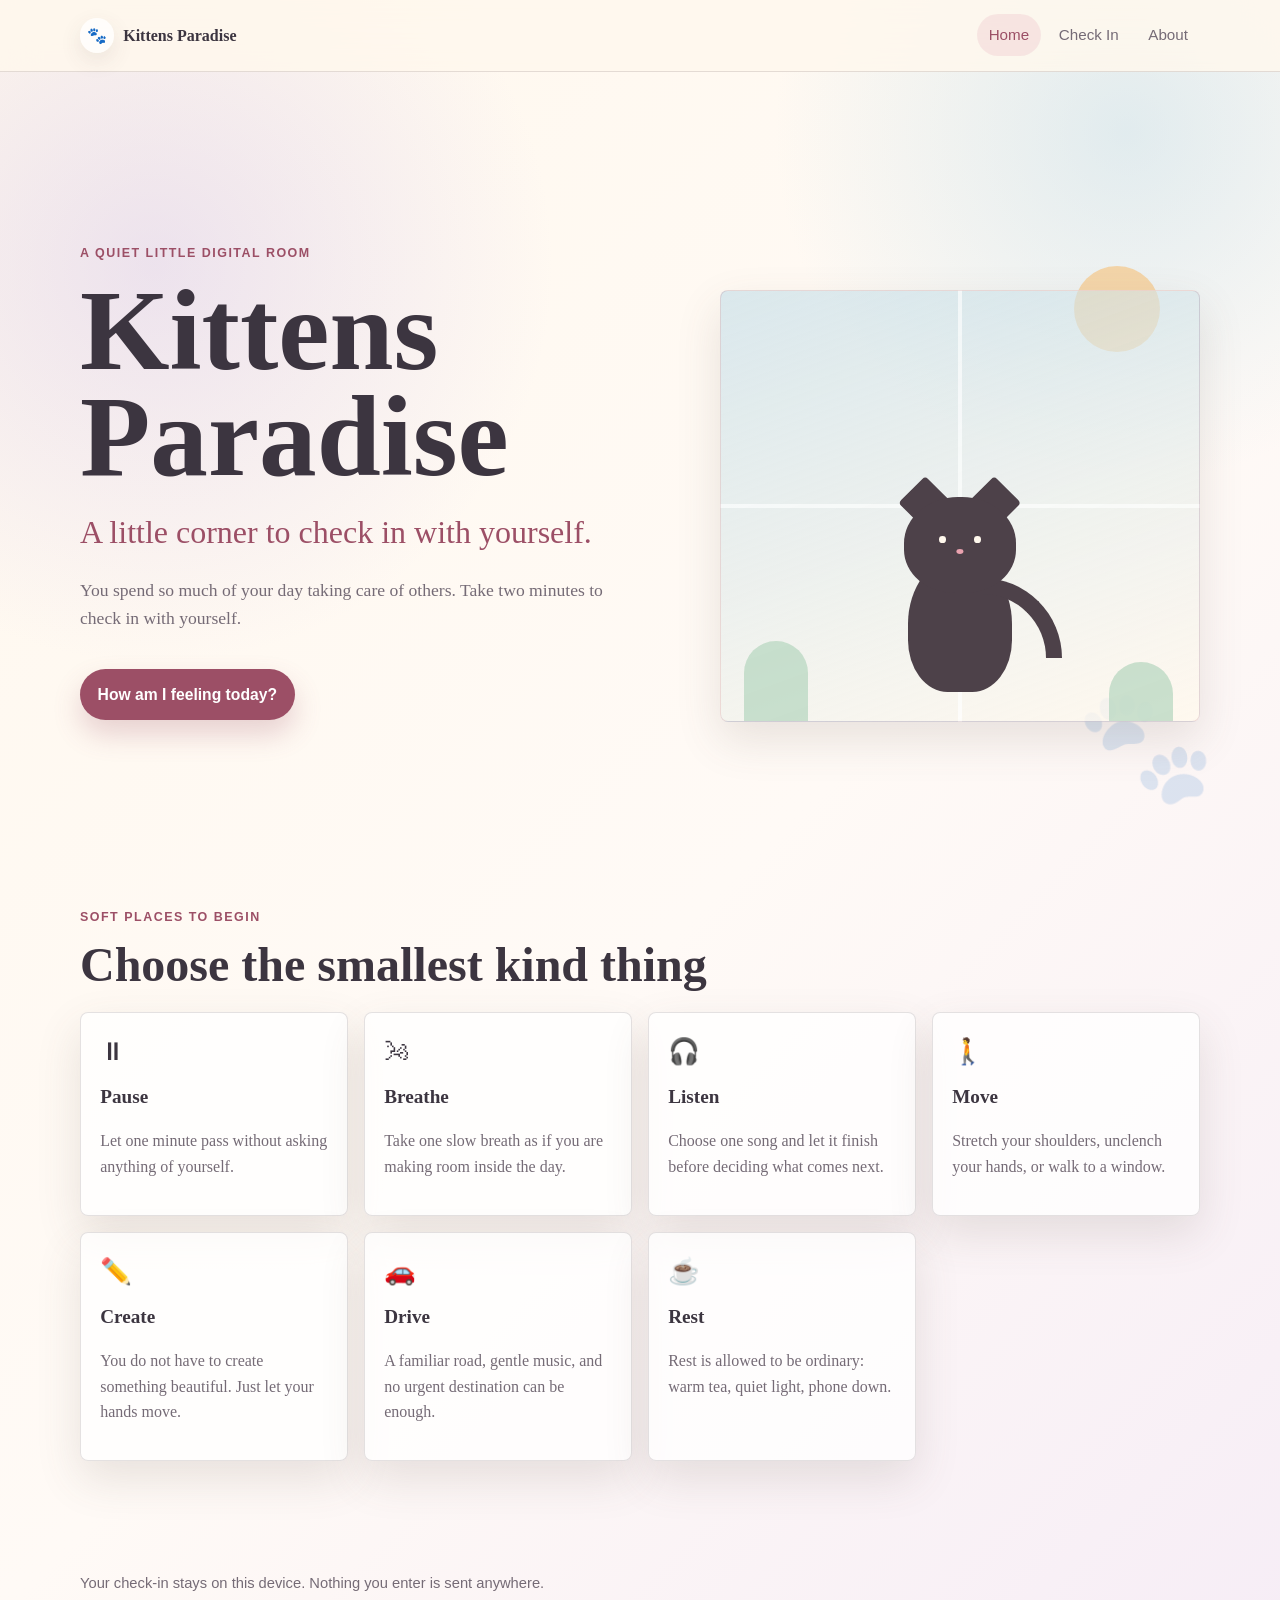
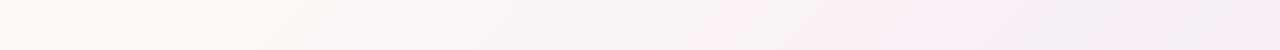
==== index.html @ 9b8ed1d2 "first commit" ====
<!DOCTYPE html>
<html lang="en">
<head>
  <meta charset="UTF-8">
  <meta name="viewport" content="width=device-width, initial-scale=1.0">
  <title>Kittens Paradise</title>
  <meta name="description" content="A gentle personal mood check-in space with music, small activities, and kitten-sized encouragement.">
  <link rel="stylesheet" href="style.css">
</head>
<body>
  <a class="skip-link" href="#main">Skip to content</a>
  <header class="site-header">
    <nav class="nav" aria-label="Primary navigation">
      <a class="brand" href="index.html" aria-label="Kittens Paradise home">
        <span class="brand-mark" aria-hidden="true">🐾</span>
        <span>Kittens Paradise</span>
      </a>
      <div class="nav-links">
        <a aria-current="page" href="index.html">Home</a>
        <a href="checkin.html">Check In</a>
        <a href="about.html">About</a>
      </div>
    </nav>
  </header>

  <main id="main">
    <section class="hero home-hero">
      <div class="hero-copy reveal">
        <p class="eyebrow">A quiet little digital room</p>
        <h1>Kittens Paradise</h1>
        <p class="subtitle">A little corner to check in with yourself.</p>
        <p class="warm-note">You spend so much of your day taking care of others. Take two minutes to check in with yourself.</p>
        <a class="button primary-button" href="checkin.html">How am I feeling today?</a>
      </div>
      <div class="cat-window reveal delay-one" aria-hidden="true">
        <div class="sun"></div>
        <div class="window-frame">
          <div class="cat">
            <div class="ear left-ear"></div>
            <div class="ear right-ear"></div>
            <div class="head">
              <span class="eye left-eye"></span>
              <span class="eye right-eye"></span>
              <span class="nose"></span>
            </div>
            <div class="body"></div>
            <div class="tail"></div>
          </div>
          <div class="plant plant-left"></div>
          <div class="plant plant-right"></div>
        </div>
      </div>
    </section>

    <section class="comfort-section" aria-labelledby="comfort-title">
      <div class="section-heading reveal">
        <p class="eyebrow">Soft places to begin</p>
        <h2 id="comfort-title">Choose the smallest kind thing</h2>
      </div>
      <div class="comfort-grid">
        <article class="comfort-card reveal">
          <span aria-hidden="true">⏸</span>
          <h3>Pause</h3>
          <p>Let one minute pass without asking anything of yourself.</p>
        </article>
        <article class="comfort-card reveal">
          <span aria-hidden="true">🌬</span>
          <h3>Breathe</h3>
          <p>Take one slow breath as if you are making room inside the day.</p>
        </article>
        <article class="comfort-card reveal">
          <span aria-hidden="true">🎧</span>
          <h3>Listen</h3>
          <p>Choose one song and let it finish before deciding what comes next.</p>
        </article>
        <article class="comfort-card reveal">
          <span aria-hidden="true">🚶</span>
          <h3>Move</h3>
          <p>Stretch your shoulders, unclench your hands, or walk to a window.</p>
        </article>
        <article class="comfort-card reveal">
          <span aria-hidden="true">✏️</span>
          <h3>Create</h3>
          <p>You do not have to create something beautiful. Just let your hands move.</p>
        </article>
        <article class="comfort-card reveal">
          <span aria-hidden="true">🚗</span>
          <h3>Drive</h3>
          <p>A familiar road, gentle music, and no urgent destination can be enough.</p>
        </article>
        <article class="comfort-card reveal">
          <span aria-hidden="true">☕</span>
          <h3>Rest</h3>
          <p>Rest is allowed to be ordinary: warm tea, quiet light, phone down.</p>
        </article>
      </div>
    </section>
  </main>

  <footer class="footer">
    <p>Your check-in stays on this device. Nothing you enter is sent anywhere.</p>
  </footer>
</body>
</html>
---- style.css ----
:root {
  --cream: #fff8ed;
  --warm: #f8e2cf;
  --rose: #d98ca3;
  --rose-dark: #9c4f66;
  --lavender: #c9b7e8;
  --blue: #b8d8e6;
  --green: #b8d7c0;
  --ink: #3c3540;
  --muted: #756b76;
  --card: rgba(255, 255, 255, 0.76);
  --line: rgba(90, 74, 85, 0.16);
  --shadow: 0 18px 45px rgba(93, 76, 74, 0.14);
  --radius: 8px;
}

* {
  box-sizing: border-box;
}

body {
  min-height: 100vh;
  margin: 0;
  color: var(--ink);
  font-family: Georgia, "Times New Roman", serif;
  line-height: 1.6;
  background:
    radial-gradient(circle at 12% 16%, rgba(201, 183, 232, 0.34), transparent 25rem),
    radial-gradient(circle at 88% 8%, rgba(184, 216, 230, 0.42), transparent 22rem),
    linear-gradient(135deg, var(--cream), #fffaf6 55%, #f6edf6);
}

body::before {
  content: "🐾";
  position: fixed;
  right: clamp(1rem, 5vw, 4rem);
  bottom: clamp(1rem, 5vw, 4rem);
  color: rgba(156, 79, 102, 0.14);
  font-size: clamp(3rem, 9vw, 7rem);
  pointer-events: none;
}

a {
  color: inherit;
}

.skip-link {
  position: absolute;
  left: 1rem;
  top: -5rem;
  z-index: 5;
  padding: 0.75rem 1rem;
  background: var(--ink);
  color: white;
  border-radius: var(--radius);
  transition: top 0.2s ease;
}

.skip-link:focus {
  top: 1rem;
}

.site-header {
  position: sticky;
  top: 0;
  z-index: 3;
  border-bottom: 1px solid var(--line);
  background: rgba(255, 248, 237, 0.82);
  backdrop-filter: blur(18px);
}

.nav {
  display: flex;
  align-items: center;
  justify-content: space-between;
  gap: 1rem;
  width: min(1120px, calc(100% - 2rem));
  margin: 0 auto;
  padding: 0.9rem 0;
}

.brand,
.nav-links {
  display: flex;
  align-items: center;
}

.brand {
  gap: 0.55rem;
  font-weight: 700;
  text-decoration: none;
  letter-spacing: 0;
}

.brand-mark {
  display: inline-grid;
  width: 2.15rem;
  height: 2.15rem;
  place-items: center;
  border-radius: 50%;
  background: rgba(255, 255, 255, 0.72);
  box-shadow: 0 8px 22px rgba(93, 76, 74, 0.11);
}

.nav-links {
  gap: 0.35rem;
  font-family: Arial, Helvetica, sans-serif;
  font-size: 0.95rem;
}

.nav-links a {
  padding: 0.55rem 0.75rem;
  border-radius: 999px;
  text-decoration: none;
  color: var(--muted);
  transition: background 0.2s ease, color 0.2s ease;
}

.nav-links a:hover,
.nav-links a:focus-visible,
.nav-links a[aria-current="page"] {
  background: rgba(217, 140, 163, 0.16);
  color: var(--rose-dark);
  outline: none;
}

main {
  width: min(1120px, calc(100% - 2rem));
  margin: 0 auto;
}

.hero,
.about-hero {
  min-height: calc(100vh - 5rem);
  display: grid;
  align-items: center;
  gap: clamp(2rem, 6vw, 5rem);
}

.home-hero {
  grid-template-columns: minmax(0, 1.08fr) minmax(18rem, 0.92fr);
  padding: 3rem 0;
}

.hero h1,
.about-hero h1,
.checkin-intro h1 {
  max-width: 12ch;
  margin: 0;
  font-size: clamp(3.3rem, 9vw, 7.2rem);
  line-height: 0.92;
  letter-spacing: 0;
}

.checkin-intro h1 {
  max-width: 15ch;
  font-size: clamp(2.6rem, 6vw, 5rem);
}

.about-hero h1 {
  max-width: 14ch;
  font-size: clamp(2.8rem, 7vw, 5.8rem);
}

.eyebrow {
  margin: 0 0 0.8rem;
  color: var(--rose-dark);
  font-family: Arial, Helvetica, sans-serif;
  font-size: 0.78rem;
  font-weight: 700;
  letter-spacing: 0.12em;
  text-transform: uppercase;
}

.subtitle {
  margin: 1.15rem 0 0;
  color: var(--rose-dark);
  font-size: clamp(1.35rem, 3vw, 2rem);
}

.warm-note,
.about-hero p,
.checkin-intro p {
  max-width: 38rem;
  color: var(--muted);
  font-size: 1.1rem;
}

.button {
  display: inline-flex;
  align-items: center;
  justify-content: center;
  min-height: 2.9rem;
  border: 0;
  border-radius: 999px;
  padding: 0.8rem 1.1rem;
  font-family: Arial, Helvetica, sans-serif;
  font-size: 0.98rem;
  font-weight: 700;
  text-decoration: none;
  cursor: pointer;
  transition: transform 0.2s ease, box-shadow 0.2s ease, background 0.2s ease;
}

.button:hover,
.button:focus-visible {
  transform: translateY(-2px);
  outline: none;
}

.primary-button {
  margin-top: 1.2rem;
  color: white;
  background: var(--rose-dark);
  box-shadow: 0 14px 28px rgba(156, 79, 102, 0.24);
}

.soft-button {
  color: var(--ink);
  background: rgba(255, 255, 255, 0.74);
  border: 1px solid var(--line);
}

.ghost-button {
  color: var(--rose-dark);
  background: transparent;
  border: 1px solid rgba(156, 79, 102, 0.28);
}

.cat-window {
  position: relative;
  min-height: 30rem;
}

.window-frame {
  position: absolute;
  inset: 3rem 0 0;
  display: grid;
  place-items: end center;
  overflow: hidden;
  border: 1px solid rgba(156, 79, 102, 0.18);
  border-radius: var(--radius);
  background:
    linear-gradient(90deg, transparent 49.5%, rgba(255, 255, 255, 0.62) 49.5% 50.5%, transparent 50.5%),
    linear-gradient(180deg, transparent 49.5%, rgba(255, 255, 255, 0.62) 49.5% 50.5%, transparent 50.5%),
    linear-gradient(160deg, rgba(184, 216, 230, 0.52), rgba(255, 248, 237, 0.8));
  box-shadow: var(--shadow);
}

.sun {
  position: absolute;
  right: 2.5rem;
  top: 1.5rem;
  width: 5.4rem;
  aspect-ratio: 1;
  border-radius: 50%;
  background: #f5c98d;
  opacity: 0.72;
}

.cat {
  position: relative;
  width: 13rem;
  height: 14rem;
  margin-bottom: 1.5rem;
}

.head,
.body,
.tail,
.ear {
  position: absolute;
  background: #4d4149;
}

.head {
  left: 3rem;
  top: 1.5rem;
  width: 7rem;
  height: 6rem;
  border-radius: 48% 48% 45% 45%;
  z-index: 2;
}

.ear {
  top: 0.7rem;
  width: 2.4rem;
  height: 2.4rem;
  transform: rotate(45deg);
  border-radius: 0.25rem;
}

.left-ear {
  left: 3.15rem;
}

.right-ear {
  right: 3.15rem;
}

.eye {
  position: absolute;
  top: 2.45rem;
  width: 0.42rem;
  height: 0.42rem;
  border-radius: 50%;
  background: #fff8ed;
}

.left-eye {
  left: 2.2rem;
}

.right-eye {
  right: 2.2rem;
}

.nose {
  position: absolute;
  left: 50%;
  top: 3.25rem;
  width: 0.45rem;
  height: 0.32rem;
  border-radius: 50%;
  background: #eaa2af;
  transform: translateX(-50%);
}

.body {
  left: 3.25rem;
  bottom: 0.3rem;
  width: 6.5rem;
  height: 8.5rem;
  border-radius: 50% 50% 38% 38%;
}

.tail {
  right: 0.1rem;
  bottom: 2.4rem;
  width: 5rem;
  height: 5rem;
  border: 1.05rem solid #4d4149;
  border-left: 0;
  border-bottom: 0;
  border-radius: 0 100% 0 0;
  background: transparent;
}

.plant {
  position: absolute;
  bottom: 0;
  width: 4rem;
  height: 5rem;
  border-radius: 4rem 4rem 0 0;
  background: var(--green);
  opacity: 0.75;
}

.plant-left {
  left: 1.4rem;
}

.plant-right {
  right: 1.6rem;
  height: 3.7rem;
}

.comfort-section,
.about-grid,
.checkin-main {
  padding: 1rem 0 4rem;
}

.section-heading {
  margin-bottom: 1.3rem;
}

.section-heading h2 {
  margin: 0;
  font-size: clamp(2rem, 4vw, 3rem);
  line-height: 1.05;
}

.comfort-grid {
  display: grid;
  grid-template-columns: repeat(4, minmax(0, 1fr));
  gap: 1rem;
}

.comfort-card,
.result-card,
.about-card {
  border: 1px solid var(--line);
  border-radius: var(--radius);
  background: var(--card);
  box-shadow: var(--shadow);
}

.comfort-card {
  min-height: 12rem;
  padding: 1.2rem;
}

.comfort-card span {
  font-size: 1.6rem;
}

.comfort-card h3,
.result-card h3,
.about-card h2 {
  margin: 0.55rem 0 0.4rem;
  font-size: 1.2rem;
}

.comfort-card p,
.result-card p,
.about-card p,
.clean-list {
  color: var(--muted);
}

.checkin-main {
  display: grid;
  gap: 1.5rem;
  padding-top: 3rem;
}

.checkin-panel {
  padding: clamp(1.1rem, 4vw, 2rem) 0;
}

.mood-form {
  display: grid;
  gap: 1.25rem;
  margin-top: 1.5rem;
}

.slider-card {
  padding: 1rem;
  border-radius: var(--radius);
  background: linear-gradient(135deg, rgba(255, 255, 255, 0.78), rgba(248, 226, 207, 0.5));
  border: 1px solid var(--line);
}

.slider-summary {
  display: grid;
  grid-template-columns: 1fr auto auto;
  align-items: center;
  gap: 0.85rem;
}

.slider-summary label,
legend {
  display: block;
  color: var(--ink);
  font-family: Arial, Helvetica, sans-serif;
  font-weight: 700;
}

#mood-message {
  margin: 0.2rem 0 0;
  color: var(--muted);
}

#mood-output {
  display: grid;
  width: 3.2rem;
  height: 3.2rem;
  place-items: center;
  border-radius: 50%;
  background: white;
  color: var(--rose-dark);
  font-family: Arial, Helvetica, sans-serif;
  font-size: 1.25rem;
  font-weight: 800;
  box-shadow: 0 10px 22px rgba(93, 76, 74, 0.12);
}

.mood-face {
  font-size: 2rem;
}

input[type="range"] {
  width: 100%;
  margin: 1.2rem 0 0.65rem;
  accent-color: var(--rose-dark);
}

.mood-regions {
  display: grid;
  grid-template-columns: 3fr 3fr 2fr 2fr;
  gap: 0.35rem;
  color: var(--muted);
  font-family: Arial, Helvetica, sans-serif;
  font-size: 0.78rem;
  line-height: 1.25;
  text-align: center;
}

.mood-regions span {
  padding: 0.45rem 0.25rem;
  border-radius: 999px;
  background: rgba(255, 255, 255, 0.58);
}

fieldset {
  min-width: 0;
  margin: 0;
  padding: 1rem;
  border: 1px solid var(--line);
  border-radius: var(--radius);
  background: rgba(255, 255, 255, 0.46);
}

.option-grid {
  display: grid;
  grid-template-columns: repeat(4, minmax(0, 1fr));
  gap: 0.65rem;
  margin-top: 0.75rem;
}

.option-grid.compact {
  grid-template-columns: repeat(4, minmax(0, 1fr));
}

.option-grid label {
  display: flex;
  align-items: center;
  gap: 0.48rem;
  min-height: 2.85rem;
  padding: 0.65rem 0.75rem;
  border: 1px solid var(--line);
  border-radius: 999px;
  background: rgba(255, 255, 255, 0.62);
  font-family: Arial, Helvetica, sans-serif;
  font-size: 0.94rem;
  cursor: pointer;
  transition: border 0.2s ease, background 0.2s ease, transform 0.2s ease;
}

.option-grid label:hover,
.option-grid label:focus-within {
  border-color: rgba(156, 79, 102, 0.42);
  background: rgba(217, 140, 163, 0.13);
}

.option-grid input {
  accent-color: var(--rose-dark);
}

.form-actions,
.result-actions {
  display: flex;
  flex-wrap: wrap;
  gap: 0.75rem;
  align-items: center;
}

.results {
  padding: 1rem 0 4rem;
}

.recommendation-grid {
  display: grid;
  grid-template-columns: repeat(2, minmax(0, 1fr));
  gap: 1rem;
}

.result-card,
.about-card {
  padding: 1.2rem;
}

.clean-list {
  margin: 0.5rem 0 0;
  padding-left: 1.15rem;
}

.clean-list li + li {
  margin-top: 0.38rem;
}

.thought-card {
  background: rgba(201, 183, 232, 0.24);
}

.kitten-card {
  background: rgba(184, 216, 230, 0.28);
}

.safety-note {
  margin: 0 0 1rem;
  padding: 1rem;
  border-left: 4px solid var(--rose-dark);
  border-radius: var(--radius);
  background: rgba(255, 255, 255, 0.78);
  color: var(--muted);
}

.result-actions {
  margin-top: 1rem;
}

.hidden {
  display: none;
}

.about-main {
  padding-bottom: 4rem;
}

.about-hero {
  min-height: 48vh;
  padding: 3rem 0 1rem;
}

.about-grid {
  display: grid;
  grid-template-columns: repeat(2, minmax(0, 1fr));
  gap: 1rem;
}

.footer {
  width: min(1120px, calc(100% - 2rem));
  margin: 0 auto;
  padding: 2rem 0 2.5rem;
  color: var(--muted);
  font-family: Arial, Helvetica, sans-serif;
  font-size: 0.92rem;
}

.reveal {
  animation: rise 0.55s ease both;
}

.delay-one {
  animation-delay: 0.14s;
}

.result-card.fade-in {
  animation: rise 0.45s ease both;
}

@keyframes rise {
  from {
    opacity: 0;
    transform: translateY(12px);
  }
  to {
    opacity: 1;
    transform: translateY(0);
  }
}

@media (prefers-reduced-motion: reduce) {
  *,
  *::before,
  *::after {
    scroll-behavior: auto !important;
    animation-duration: 0.01ms !important;
    animation-iteration-count: 1 !important;
    transition-duration: 0.01ms !important;
  }
}

@media (max-width: 850px) {
  .home-hero,
  .about-grid,
  .recommendation-grid {
    grid-template-columns: 1fr;
  }

  .hero,
  .about-hero {
    min-height: auto;
  }

  .cat-window {
    min-height: 23rem;
  }

  .comfort-grid {
    grid-template-columns: repeat(2, minmax(0, 1fr));
  }

  .option-grid,
  .option-grid.compact {
    grid-template-columns: repeat(2, minmax(0, 1fr));
  }
}

@media (max-width: 560px) {
  .nav {
    align-items: flex-start;
    flex-direction: column;
  }

  .nav-links {
    width: 100%;
    justify-content: space-between;
  }

  .nav-links a {
    padding-inline: 0.55rem;
  }

  main,
  .nav,
  .footer {
    width: min(100% - 1rem, 1120px);
  }

  .hero-copy {
    padding-top: 1rem;
  }

  .hero h1,
  .about-hero h1,
  .checkin-intro h1 {
    font-size: clamp(2.65rem, 16vw, 4.2rem);
  }

  .comfort-grid,
  .option-grid,
  .option-grid.compact {
    grid-template-columns: 1fr;
  }

  .slider-summary {
    grid-template-columns: 1fr auto;
  }

  .mood-face {
    grid-column: 1 / -1;
  }

  .mood-regions {
    grid-template-columns: repeat(2, minmax(0, 1fr));
  }

  .button,
  .form-actions .button,
  .result-actions .button {
    width: 100%;
  }
}
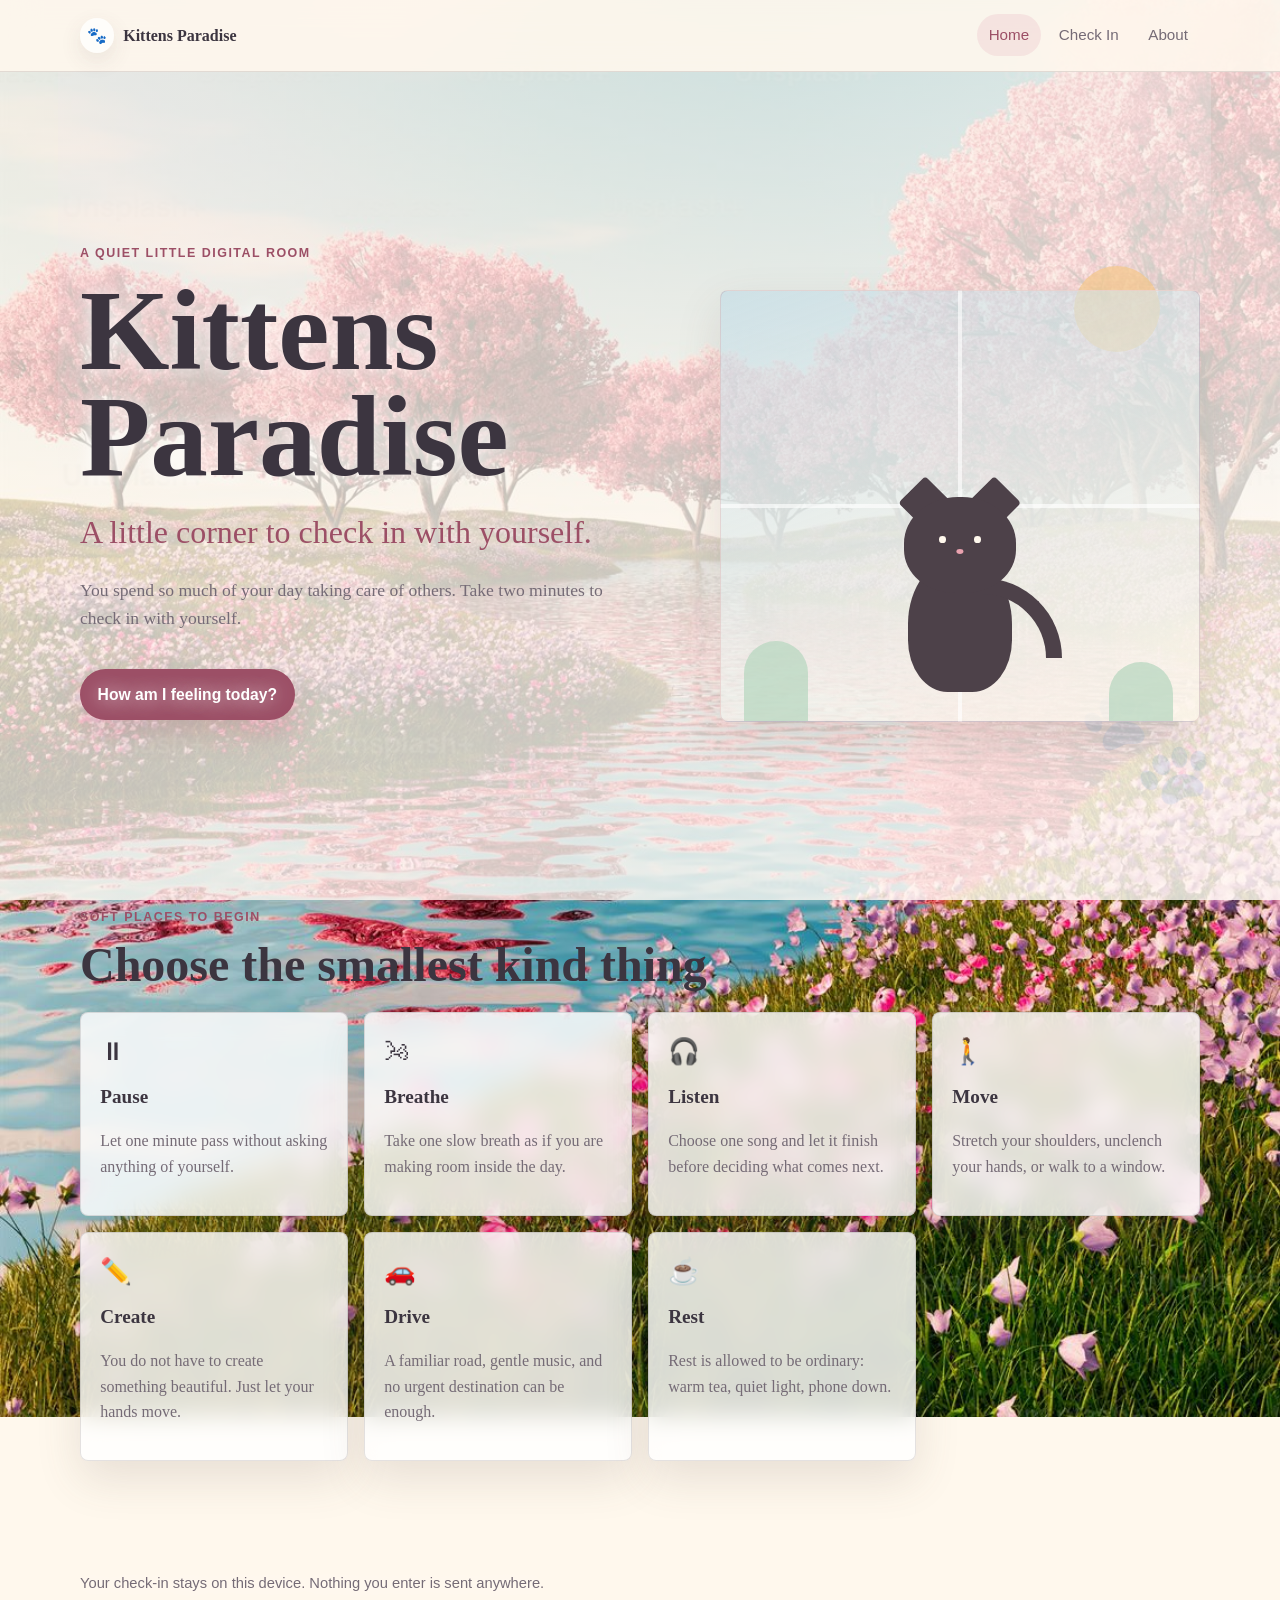
==== commit 22cb91d3: "Add mood based photo background" ====
--- a/index.html
+++ b/index.html
@@ -5,9 +5,10 @@
   <meta name="viewport" content="width=device-width, initial-scale=1.0">
   <title>Kittens Paradise</title>
   <meta name="description" content="A gentle personal mood check-in space with music, small activities, and kitten-sized encouragement.">
-  <link rel="stylesheet" href="style.css">
+  <link rel="stylesheet" href="style.css?v=20260828-photos">
+  <script src="script.js?v=20260828-photos" defer></script>
 </head>
-<body>
+<body data-page="home">
   <a class="skip-link" href="#main">Skip to content</a>
   <header class="site-header">
     <nav class="nav" aria-label="Primary navigation">
--- a/style.css
+++ b/style.css
@@ -12,6 +12,10 @@
   --line: rgba(90, 74, 85, 0.16);
   --shadow: 0 18px 45px rgba(93, 76, 74, 0.14);
   --radius: 8px;
+  --page-photo: none;
+  --page-photo-position: center;
+  --photo-overlay-start: rgba(255, 248, 237, 0.76);
+  --photo-overlay-end: rgba(255, 250, 246, 0.88);
 }
 
 * {
@@ -30,6 +34,27 @@
     linear-gradient(135deg, var(--cream), #fffaf6 55%, #f6edf6);
 }
 
+body.has-photo-background {
+  background-color: var(--cream);
+  background-image:
+    linear-gradient(135deg, var(--photo-overlay-start), var(--photo-overlay-end)),
+    radial-gradient(circle at 12% 16%, rgba(201, 183, 232, 0.25), transparent 25rem),
+    radial-gradient(circle at 88% 8%, rgba(184, 216, 230, 0.28), transparent 22rem),
+    var(--page-photo);
+  background-position:
+    center,
+    12% 16%,
+    88% 8%,
+    var(--page-photo-position);
+  background-repeat: no-repeat;
+  background-size:
+    cover,
+    50rem 50rem,
+    44rem 44rem,
+    cover;
+  background-attachment: fixed;
+}
+
 body::before {
   content: "🐾";
   position: fixed;
@@ -40,6 +65,10 @@
   pointer-events: none;
 }
 
+body.has-photo-background::before {
+  color: rgba(156, 79, 102, 0.1);
+}
+
 a {
   color: inherit;
 }
@@ -69,6 +98,10 @@
   backdrop-filter: blur(18px);
 }
 
+body.has-photo-background .site-header {
+  background: rgba(255, 248, 237, 0.88);
+}
+
 .nav {
   display: flex;
   align-items: center;
@@ -127,6 +160,8 @@
 main {
   width: min(1120px, calc(100% - 2rem));
   margin: 0 auto;
+  position: relative;
+  z-index: 1;
 }
 
 .hero,
@@ -184,6 +219,12 @@
   max-width: 38rem;
   color: var(--muted);
   font-size: 1.1rem;
+}
+
+body.has-photo-background .hero-copy,
+body.has-photo-background .about-hero,
+body.has-photo-background .checkin-intro {
+  text-shadow: 0 1px 18px rgba(255, 255, 255, 0.86);
 }
 
 .button {
@@ -396,6 +437,20 @@
   box-shadow: var(--shadow);
 }
 
+body.has-photo-background .comfort-card,
+body.has-photo-background .result-card,
+body.has-photo-background .about-card,
+body.has-photo-background fieldset,
+body.has-photo-background .slider-card,
+body.has-photo-background .safety-note {
+  background-color: rgba(255, 255, 255, 0.82);
+  backdrop-filter: blur(12px);
+}
+
+body.has-photo-background .slider-card {
+  background: linear-gradient(135deg, rgba(255, 255, 255, 0.88), rgba(248, 226, 207, 0.72));
+}
+
 .comfort-card {
   min-height: 12rem;
   padding: 1.2rem;
@@ -455,6 +510,13 @@
   color: var(--ink);
   font-family: Arial, Helvetica, sans-serif;
   font-weight: 700;
+}
+
+legend {
+  float: left;
+  width: 100%;
+  margin: 0 0 0.75rem;
+  padding: 0;
 }
 
 #mood-message {
@@ -503,7 +565,12 @@
   background: rgba(255, 255, 255, 0.58);
 }
 
+body.has-photo-background .mood-regions span {
+  background: rgba(255, 255, 255, 0.76);
+}
+
 fieldset {
+  display: flow-root;
   min-width: 0;
   margin: 0;
   padding: 1rem;
@@ -513,10 +580,11 @@
 }
 
 .option-grid {
+  clear: both;
   display: grid;
   grid-template-columns: repeat(4, minmax(0, 1fr));
   gap: 0.65rem;
-  margin-top: 0.75rem;
+  margin-top: 0;
 }
 
 .option-grid.compact {
@@ -538,6 +606,10 @@
   transition: border 0.2s ease, background 0.2s ease, transform 0.2s ease;
 }
 
+body.has-photo-background .option-grid label {
+  background: rgba(255, 255, 255, 0.78);
+}
+
 .option-grid label:hover,
 .option-grid label:focus-within {
   border-color: rgba(156, 79, 102, 0.42);
@@ -546,6 +618,30 @@
 
 .option-grid input {
   accent-color: var(--rose-dark);
+}
+
+.option-grid .kitten-token {
+  display: none !important;
+}
+
+.kitten-response-options label {
+  justify-content: center;
+  text-align: center;
+}
+
+.kitten-response-options input[type="radio"] {
+  position: absolute;
+  width: 1px;
+  height: 1px;
+  opacity: 0;
+  pointer-events: none;
+}
+
+.kitten-response-options label:has(input:checked) {
+  border-color: rgba(156, 79, 102, 0.5);
+  background: rgba(217, 140, 163, 0.18);
+  color: var(--rose-dark);
+  font-weight: 700;
 }
 
 .form-actions,
@@ -586,6 +682,206 @@
 
 .kitten-card {
   background: rgba(184, 216, 230, 0.28);
+}
+
+body.has-photo-background .thought-card {
+  background-color: rgba(243, 236, 251, 0.86);
+}
+
+body.has-photo-background .kitten-card {
+  background-color: rgba(235, 247, 251, 0.86);
+}
+
+.kitten-portrait {
+  position: relative;
+  width: 8.5rem;
+  height: 8.25rem;
+  margin: 0.8rem 0 0.65rem;
+}
+
+.mini-head,
+.mini-body,
+.mini-ear {
+  position: absolute;
+  background: #4d4149;
+}
+
+.mini-head {
+  left: 2.35rem;
+  top: 1.25rem;
+  z-index: 3;
+  width: 4rem;
+  height: 3.55rem;
+  border-radius: 48% 48% 44% 44%;
+}
+
+.mini-ear {
+  top: 0.75rem;
+  z-index: 2;
+  width: 1.45rem;
+  height: 1.45rem;
+  border-radius: 0.2rem;
+  transform: rotate(45deg);
+}
+
+.mini-left-ear {
+  left: 2.45rem;
+}
+
+.mini-right-ear {
+  right: 2.35rem;
+}
+
+.mini-eye {
+  position: absolute;
+  top: 1.35rem;
+  width: 0.28rem;
+  height: 0.28rem;
+  border-radius: 50%;
+  background: #fff8ed;
+}
+
+.mini-left-eye {
+  left: 1.25rem;
+}
+
+.mini-right-eye {
+  right: 1.25rem;
+}
+
+.mini-nose {
+  position: absolute;
+  left: 50%;
+  top: 1.92rem;
+  width: 0.3rem;
+  height: 0.22rem;
+  border-radius: 50%;
+  background: #eaa2af;
+  transform: translateX(-50%);
+}
+
+.mini-mouth {
+  position: absolute;
+  left: 50%;
+  top: 2.3rem;
+  width: 0.7rem;
+  height: 0.35rem;
+  border-bottom: 2px solid rgba(255, 248, 237, 0.7);
+  border-radius: 0 0 50% 50%;
+  transform: translateX(-50%);
+}
+
+.mini-body {
+  left: 2.55rem;
+  bottom: 0.35rem;
+  width: 3.75rem;
+  height: 4.75rem;
+  border-radius: 50% 50% 36% 36%;
+}
+
+.mini-tail {
+  position: absolute;
+  right: 0.5rem;
+  bottom: 1.4rem;
+  width: 3rem;
+  height: 3rem;
+  border: 0.65rem solid #4d4149;
+  border-left: 0;
+  border-bottom: 0;
+  border-radius: 0 100% 0 0;
+}
+
+.doctor-cap,
+.doctor-coat,
+.doctor-badge {
+  display: none;
+}
+
+.doctor-kitten .doctor-cap {
+  position: absolute;
+  left: 2.78rem;
+  top: 0.35rem;
+  z-index: 5;
+  display: grid;
+  width: 3.2rem;
+  height: 1.15rem;
+  place-items: center;
+  border: 1px solid rgba(90, 74, 85, 0.18);
+  border-radius: 0.25rem 0.25rem 0.5rem 0.5rem;
+  background: #ffffff;
+  box-shadow: 0 8px 16px rgba(93, 76, 74, 0.1);
+}
+
+.doctor-kitten .doctor-cap span {
+  position: relative;
+  width: 0.68rem;
+  height: 0.68rem;
+}
+
+.doctor-kitten .doctor-cap span::before,
+.doctor-kitten .doctor-cap span::after {
+  content: "";
+  position: absolute;
+  background: var(--rose-dark);
+  border-radius: 999px;
+}
+
+.doctor-kitten .doctor-cap span::before {
+  left: 0.28rem;
+  top: 0;
+  width: 0.12rem;
+  height: 0.68rem;
+}
+
+.doctor-kitten .doctor-cap span::after {
+  left: 0;
+  top: 0.28rem;
+  width: 0.68rem;
+  height: 0.12rem;
+}
+
+.doctor-kitten .doctor-coat {
+  position: absolute;
+  inset: 0.7rem 0.32rem 0.25rem;
+  display: block;
+  border-radius: 45% 45% 28% 28%;
+  background:
+    linear-gradient(90deg, transparent 47%, rgba(90, 74, 85, 0.18) 47% 53%, transparent 53%),
+    #ffffff;
+}
+
+.doctor-kitten .doctor-coat::before,
+.doctor-kitten .doctor-coat::after {
+  content: "";
+  position: absolute;
+  top: 0.55rem;
+  width: 1.2rem;
+  height: 1.9rem;
+  border-top: 1px solid rgba(90, 74, 85, 0.16);
+  background: #f4fbff;
+}
+
+.doctor-kitten .doctor-coat::before {
+  left: 0.35rem;
+  transform: skewY(22deg);
+}
+
+.doctor-kitten .doctor-coat::after {
+  right: 0.35rem;
+  transform: skewY(-22deg);
+}
+
+.doctor-kitten .doctor-badge {
+  position: absolute;
+  right: 0.8rem;
+  top: 2rem;
+  z-index: 2;
+  display: block;
+  width: 0.48rem;
+  height: 0.48rem;
+  border-radius: 50%;
+  background: var(--blue);
+  box-shadow: 0 0 0 2px white;
 }
 
 .safety-note {
@@ -627,6 +923,9 @@
   color: var(--muted);
   font-family: Arial, Helvetica, sans-serif;
   font-size: 0.92rem;
+  position: relative;
+  z-index: 1;
+  text-shadow: 0 1px 14px rgba(255, 255, 255, 0.85);
 }
 
 .reveal {
@@ -664,6 +963,10 @@
 }
 
 @media (max-width: 850px) {
+  body.has-photo-background {
+    background-attachment: scroll;
+  }
+
   .home-hero,
   .about-grid,
   .recommendation-grid {
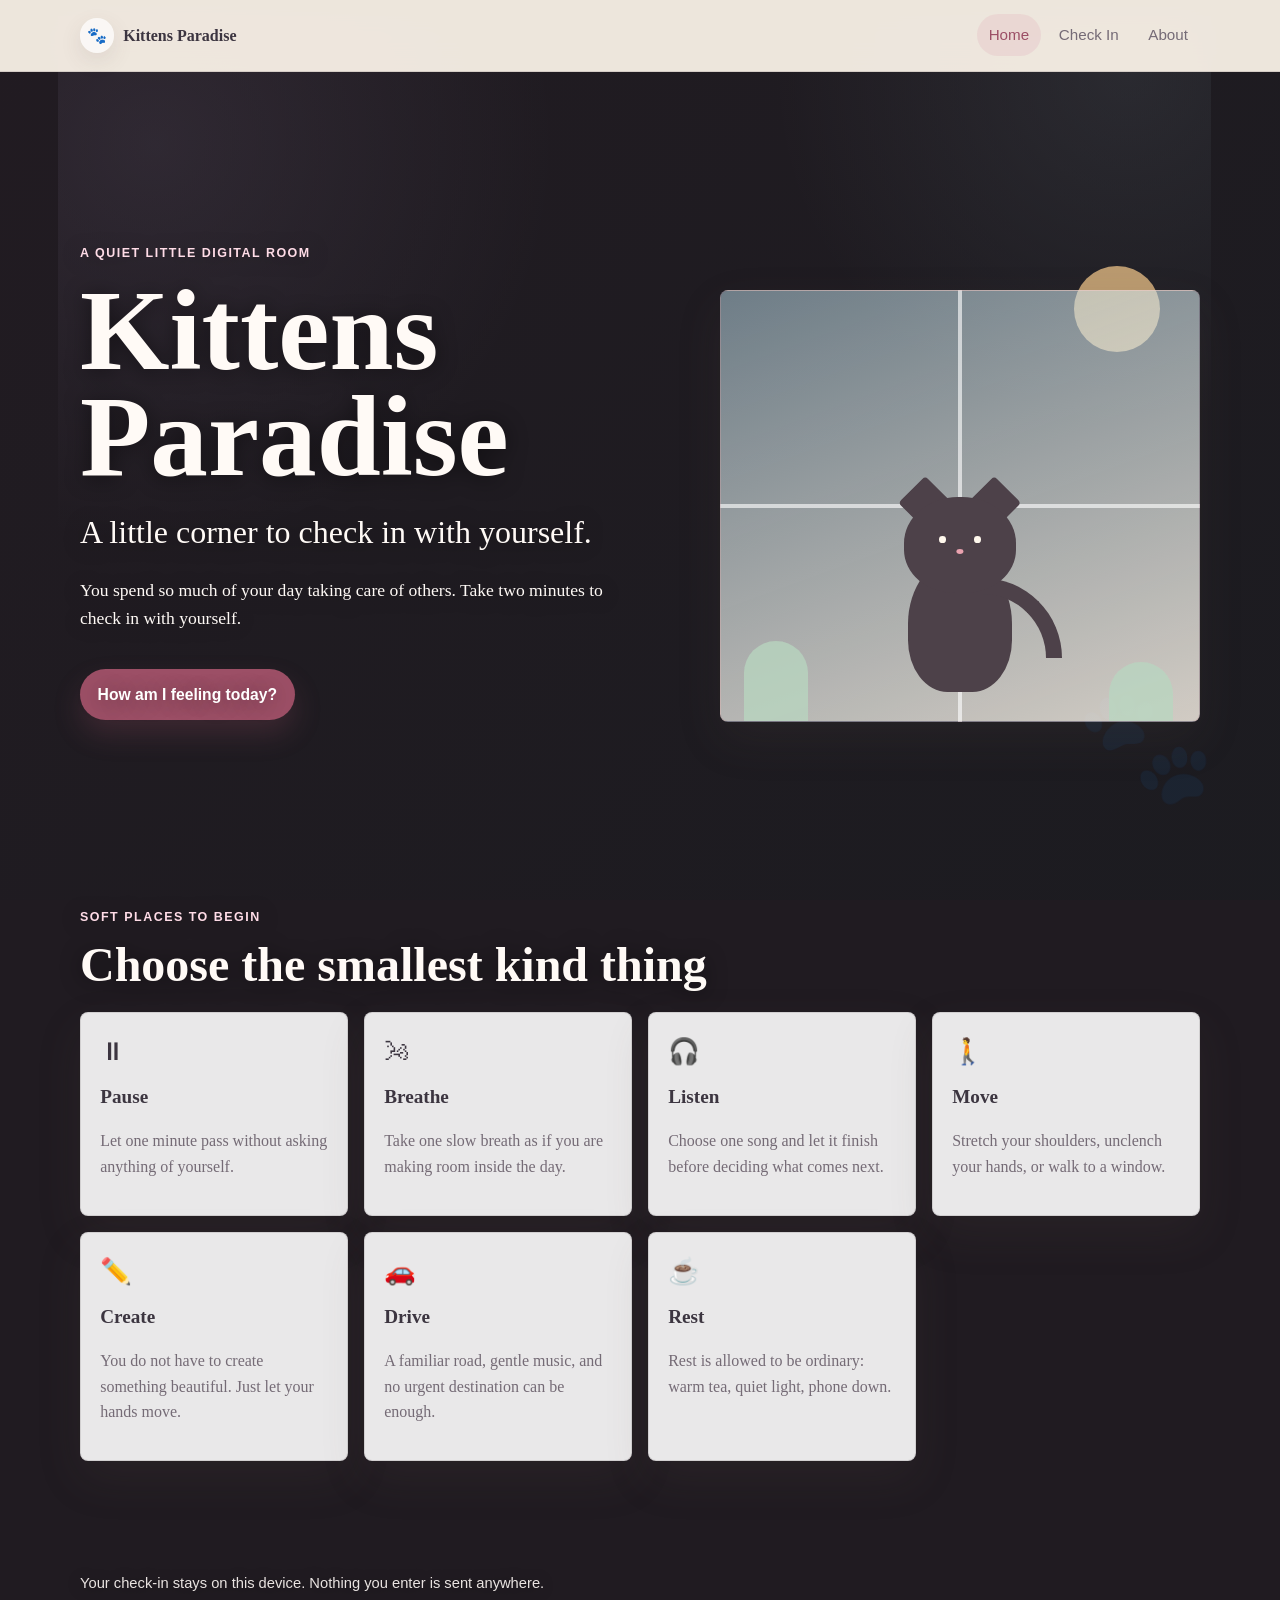
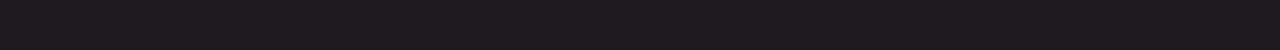
==== commit abae4318: "Add mood based photo background darker" ====
--- a/index.html
+++ b/index.html
@@ -5,8 +5,8 @@
   <meta name="viewport" content="width=device-width, initial-scale=1.0">
   <title>Kittens Paradise</title>
   <meta name="description" content="A gentle personal mood check-in space with music, small activities, and kitten-sized encouragement.">
-  <link rel="stylesheet" href="style.css?v=20260828-photos">
-  <script src="script.js?v=20260828-photos" defer></script>
+  <link rel="stylesheet" href="style.css?v=20260828-single-photo">
+  <script src="script.js?v=20260828-single-photo" defer></script>
 </head>
 <body data-page="home">
   <a class="skip-link" href="#main">Skip to content</a>
--- a/style.css
+++ b/style.css
@@ -14,8 +14,8 @@
   --radius: 8px;
   --page-photo: none;
   --page-photo-position: center;
-  --photo-overlay-start: rgba(255, 248, 237, 0.76);
-  --photo-overlay-end: rgba(255, 250, 246, 0.88);
+  --photo-overlay-start: rgba(35, 27, 34, 0.5);
+  --photo-overlay-end: rgba(25, 28, 32, 0.64);
 }
 
 * {
@@ -35,11 +35,11 @@
 }
 
 body.has-photo-background {
-  background-color: var(--cream);
+  background-color: #201b21;
   background-image:
     linear-gradient(135deg, var(--photo-overlay-start), var(--photo-overlay-end)),
-    radial-gradient(circle at 12% 16%, rgba(201, 183, 232, 0.25), transparent 25rem),
-    radial-gradient(circle at 88% 8%, rgba(184, 216, 230, 0.28), transparent 22rem),
+    radial-gradient(circle at 12% 16%, rgba(201, 183, 232, 0.16), transparent 25rem),
+    radial-gradient(circle at 88% 8%, rgba(184, 216, 230, 0.16), transparent 22rem),
     var(--page-photo);
   background-position:
     center,
@@ -66,7 +66,7 @@
 }
 
 body.has-photo-background::before {
-  color: rgba(156, 79, 102, 0.1);
+  color: rgba(255, 248, 237, 0.1);
 }
 
 a {
@@ -99,7 +99,7 @@
 }
 
 body.has-photo-background .site-header {
-  background: rgba(255, 248, 237, 0.88);
+  background: rgba(255, 248, 237, 0.92);
 }
 
 .nav {
@@ -223,8 +223,25 @@
 
 body.has-photo-background .hero-copy,
 body.has-photo-background .about-hero,
-body.has-photo-background .checkin-intro {
-  text-shadow: 0 1px 18px rgba(255, 255, 255, 0.86);
+body.has-photo-background .checkin-intro,
+body.has-photo-background .section-heading {
+  color: #fffaf6;
+  text-shadow: 0 2px 22px rgba(0, 0, 0, 0.48);
+}
+
+body.has-photo-background .hero-copy .eyebrow,
+body.has-photo-background .about-hero .eyebrow,
+body.has-photo-background .checkin-intro .eyebrow,
+body.has-photo-background .section-heading .eyebrow {
+  color: #ffdce7;
+}
+
+body.has-photo-background .subtitle,
+body.has-photo-background .warm-note,
+body.has-photo-background .about-hero p,
+body.has-photo-background .checkin-intro p,
+body.has-photo-background .section-heading h2 {
+  color: #fffaf6;
 }
 
 .button {
@@ -440,15 +457,16 @@
 body.has-photo-background .comfort-card,
 body.has-photo-background .result-card,
 body.has-photo-background .about-card,
+body.has-photo-background .supporting-photo,
 body.has-photo-background fieldset,
 body.has-photo-background .slider-card,
 body.has-photo-background .safety-note {
-  background-color: rgba(255, 255, 255, 0.82);
+  background-color: rgba(255, 255, 255, 0.9);
   backdrop-filter: blur(12px);
 }
 
 body.has-photo-background .slider-card {
-  background: linear-gradient(135deg, rgba(255, 255, 255, 0.88), rgba(248, 226, 207, 0.72));
+  background: linear-gradient(135deg, rgba(255, 255, 255, 0.93), rgba(248, 226, 207, 0.82));
 }
 
 .comfort-card {
@@ -667,6 +685,35 @@
   padding: 1.2rem;
 }
 
+.supporting-photo {
+  display: grid;
+  grid-template-columns: minmax(12rem, 0.58fr) minmax(0, 1.42fr);
+  align-items: center;
+  gap: 1rem;
+  margin-top: 1rem;
+  padding: 1rem;
+  border: 1px solid var(--line);
+  border-radius: var(--radius);
+  background: var(--card);
+  box-shadow: var(--shadow);
+}
+
+.supporting-photo h3 {
+  margin: 0;
+  font-size: 1.2rem;
+  line-height: 1.15;
+}
+
+.supporting-photo img {
+  display: block;
+  width: 100%;
+  height: clamp(14rem, 28vw, 22rem);
+  object-fit: contain;
+  border-radius: var(--radius);
+  background: rgba(255, 248, 237, 0.52);
+  box-shadow: 0 10px 22px rgba(93, 76, 74, 0.12);
+}
+
 .clean-list {
   margin: 0.5rem 0 0;
   padding-left: 1.15rem;
@@ -928,6 +975,11 @@
   text-shadow: 0 1px 14px rgba(255, 255, 255, 0.85);
 }
 
+body.has-photo-background .footer {
+  color: rgba(255, 250, 246, 0.9);
+  text-shadow: 0 2px 16px rgba(0, 0, 0, 0.48);
+}
+
 .reveal {
   animation: rise 0.55s ease both;
 }
@@ -937,6 +989,10 @@
 }
 
 .result-card.fade-in {
+  animation: rise 0.45s ease both;
+}
+
+.supporting-photo.fade-in {
   animation: rise 0.45s ease both;
 }
 
@@ -965,6 +1021,16 @@
 @media (max-width: 850px) {
   body.has-photo-background {
     background-attachment: scroll;
+    background-position:
+      center,
+      left -8rem top -4rem,
+      right -8rem top 1rem,
+      var(--page-photo-position);
+    background-size:
+      cover,
+      34rem 34rem,
+      30rem 30rem,
+      auto max(100vh, 46rem);
   }
 
   .home-hero,
@@ -990,9 +1056,31 @@
   .option-grid.compact {
     grid-template-columns: repeat(2, minmax(0, 1fr));
   }
+
+  .supporting-photo {
+    grid-template-columns: 1fr;
+    align-items: start;
+  }
+
+  .supporting-photo img {
+    height: clamp(15rem, 46vw, 22rem);
+  }
 }
 
 @media (max-width: 560px) {
+  body.has-photo-background {
+    background-position:
+      center,
+      left -11rem top -5rem,
+      right -10rem top 0,
+      var(--page-photo-position);
+    background-size:
+      cover,
+      28rem 28rem,
+      26rem 26rem,
+      auto max(100vh, 42rem);
+  }
+
   .nav {
     align-items: flex-start;
     flex-direction: column;
@@ -1029,6 +1117,14 @@
     grid-template-columns: 1fr;
   }
 
+  .supporting-photo {
+    padding: 0.85rem;
+  }
+
+  .supporting-photo img {
+    height: clamp(14rem, 68vw, 20rem);
+  }
+
   .slider-summary {
     grid-template-columns: 1fr auto;
   }
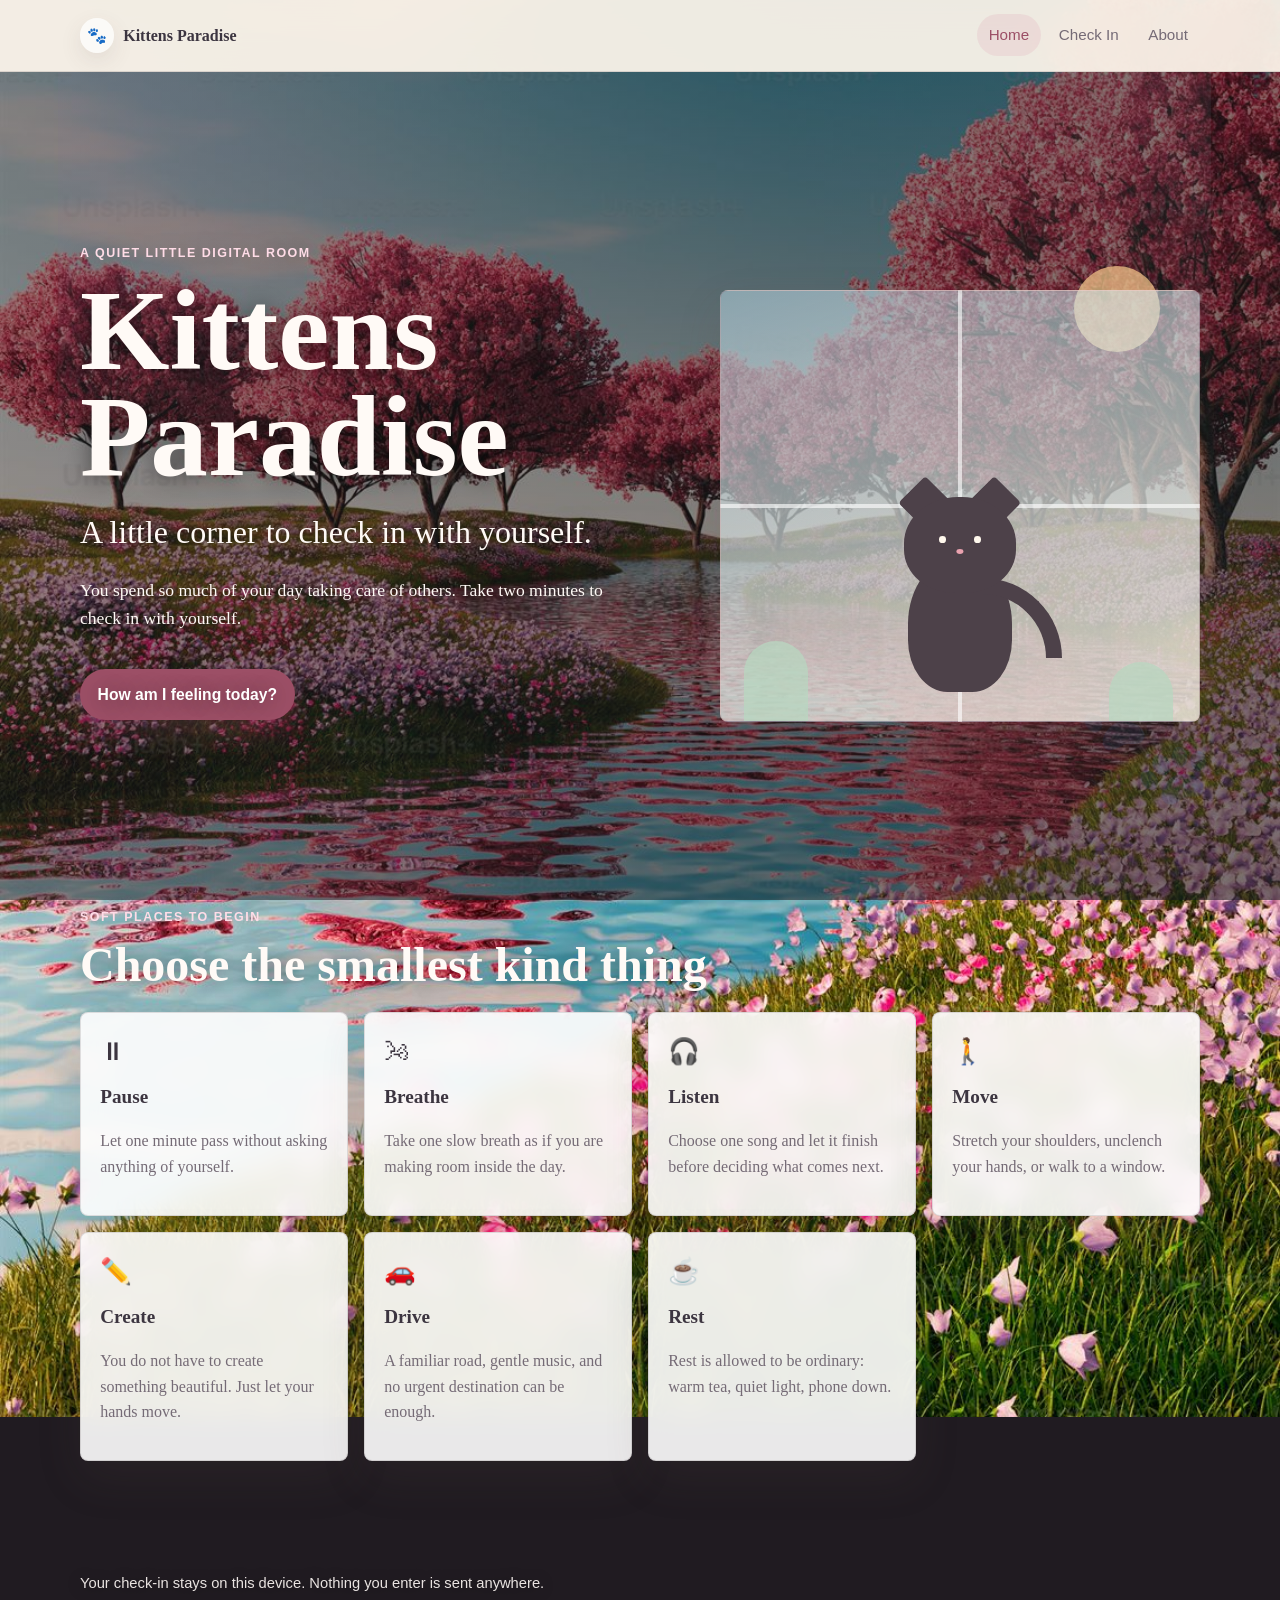
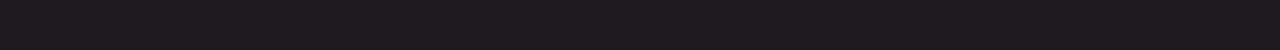
==== commit d6cea61c: "Add mood based photo background and suggestions and songs" ====
--- a/index.html
+++ b/index.html
@@ -5,8 +5,8 @@
   <meta name="viewport" content="width=device-width, initial-scale=1.0">
   <title>Kittens Paradise</title>
   <meta name="description" content="A gentle personal mood check-in space with music, small activities, and kitten-sized encouragement.">
-  <link rel="stylesheet" href="style.css?v=20260828-single-photo">
-  <script src="script.js?v=20260828-single-photo" defer></script>
+  <link rel="stylesheet" href="style.css?v=20260828-songs">
+  <script src="script.js?v=20260828-songs" defer></script>
 </head>
 <body data-page="home">
   <a class="skip-link" href="#main">Skip to content</a>
